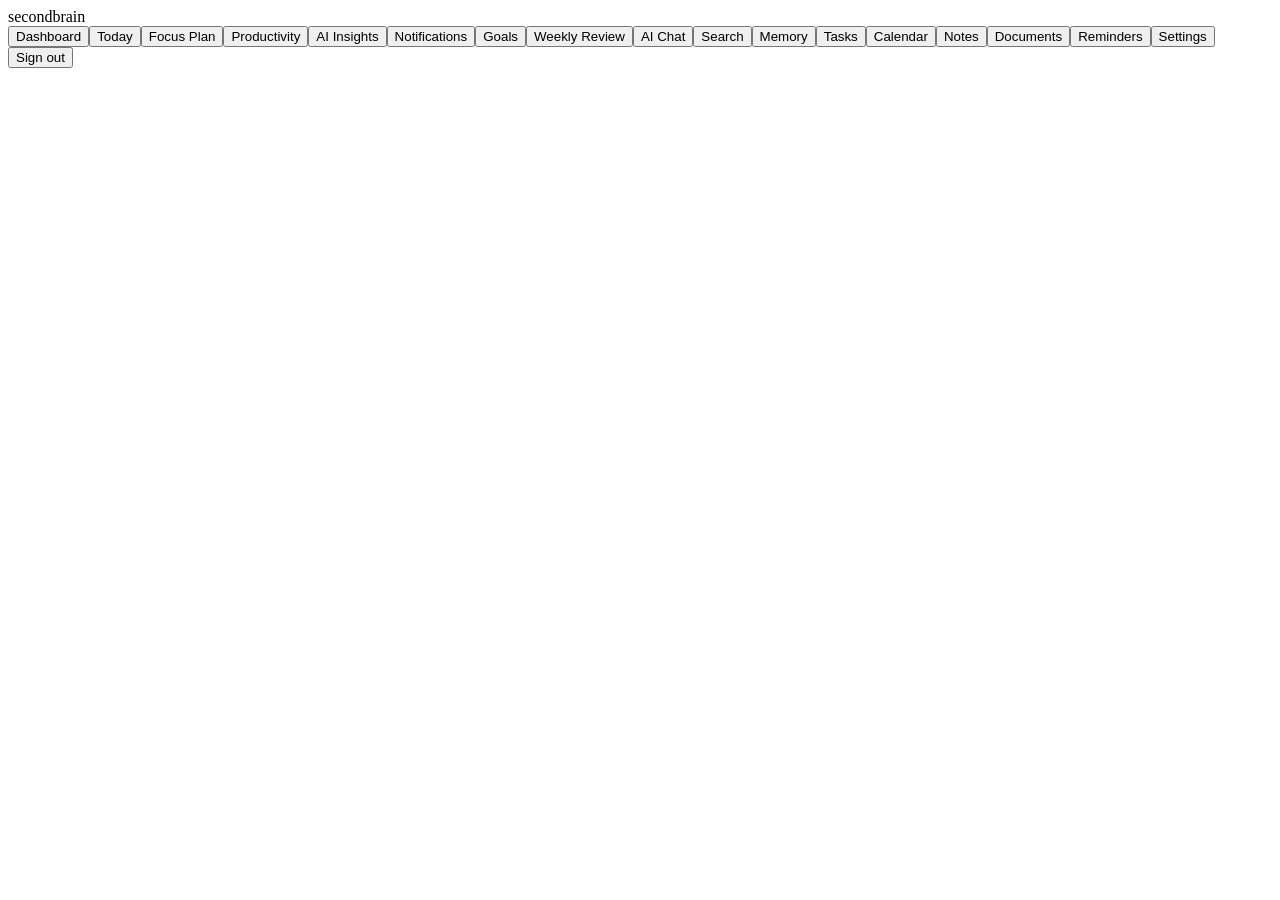
==== public/index.html @ bf38935c "Continue for next phase Implemented Phase 18A Living Interface foundation with atmospheric visual la" ====
<!doctype html><html lang="en"><head><meta charset="utf-8"><meta name="viewport" content="width=device-width,initial-scale=1"><title>secondbrain · Personal AI Assistant</title><script src="/design-system.js"></script><link rel="stylesheet" href="/theme.css"><link rel="stylesheet" href="/chat-v2.css"><link rel="stylesheet" href="/phase17e.css"><link rel="stylesheet" href="/phase17f.css"><link rel="stylesheet" href="/monetization.css"><link rel="stylesheet" href="/business-analytics.css"><link rel="stylesheet" href="/organizations.css"><link rel="stylesheet" href="/platform.css"><link rel="stylesheet" href="/phase18.css"></head><body><div class="shell"><aside class="sidebar"><div class="brand">second<span>brain</span></div><nav class="nav"><button data-section="dashboard">Dashboard</button><button data-section="briefing">Today</button><button data-section="focus">Focus Plan</button><button data-section="stats">Productivity</button><button data-section="insights">AI Insights</button><button data-section="notifications">Notifications</button><button data-section="goals">Goals</button><button data-section="review">Weekly Review</button><button data-section="chat">AI Chat</button><button data-section="search">Search</button><button data-section="memory">Memory</button><button data-section="tasks">Tasks</button><button data-section="calendar">Calendar</button><button data-section="notes">Notes</button><button data-section="documents">Documents</button><button data-section="reminders">Reminders</button><button data-section="settings">Settings</button></nav><button class="logout" onclick="location.href='/login'">Sign out</button></aside><main class="main" id="content"></main></div><script src="/shell.js"></script><script src="/app.js"></script><script src="/chat.js"></script><script src="/briefing.js"></script><script src="/focus.js"></script><script src="/stats.js"></script><script src="/insights.js"></script><script src="/notifications.js"></script><script src="/goals.js"></script><script src="/review.js"></script><script src="/search.js"></script><script src="/memory.js"></script><script src="/calendar.js"></script><script src="/documents.js"></script><script src="/voice.js"></script><script src="/integrations-v2.js"></script><script src="/settings-v2.js"></script><script src="/ui-polish.js"></script><script src="/monetization.js"></script><script src="/business-analytics.js"></script><script src="/organizations.js"></script><script src="/platform.js"></script><script src="/phase18.js"></script></body></html>
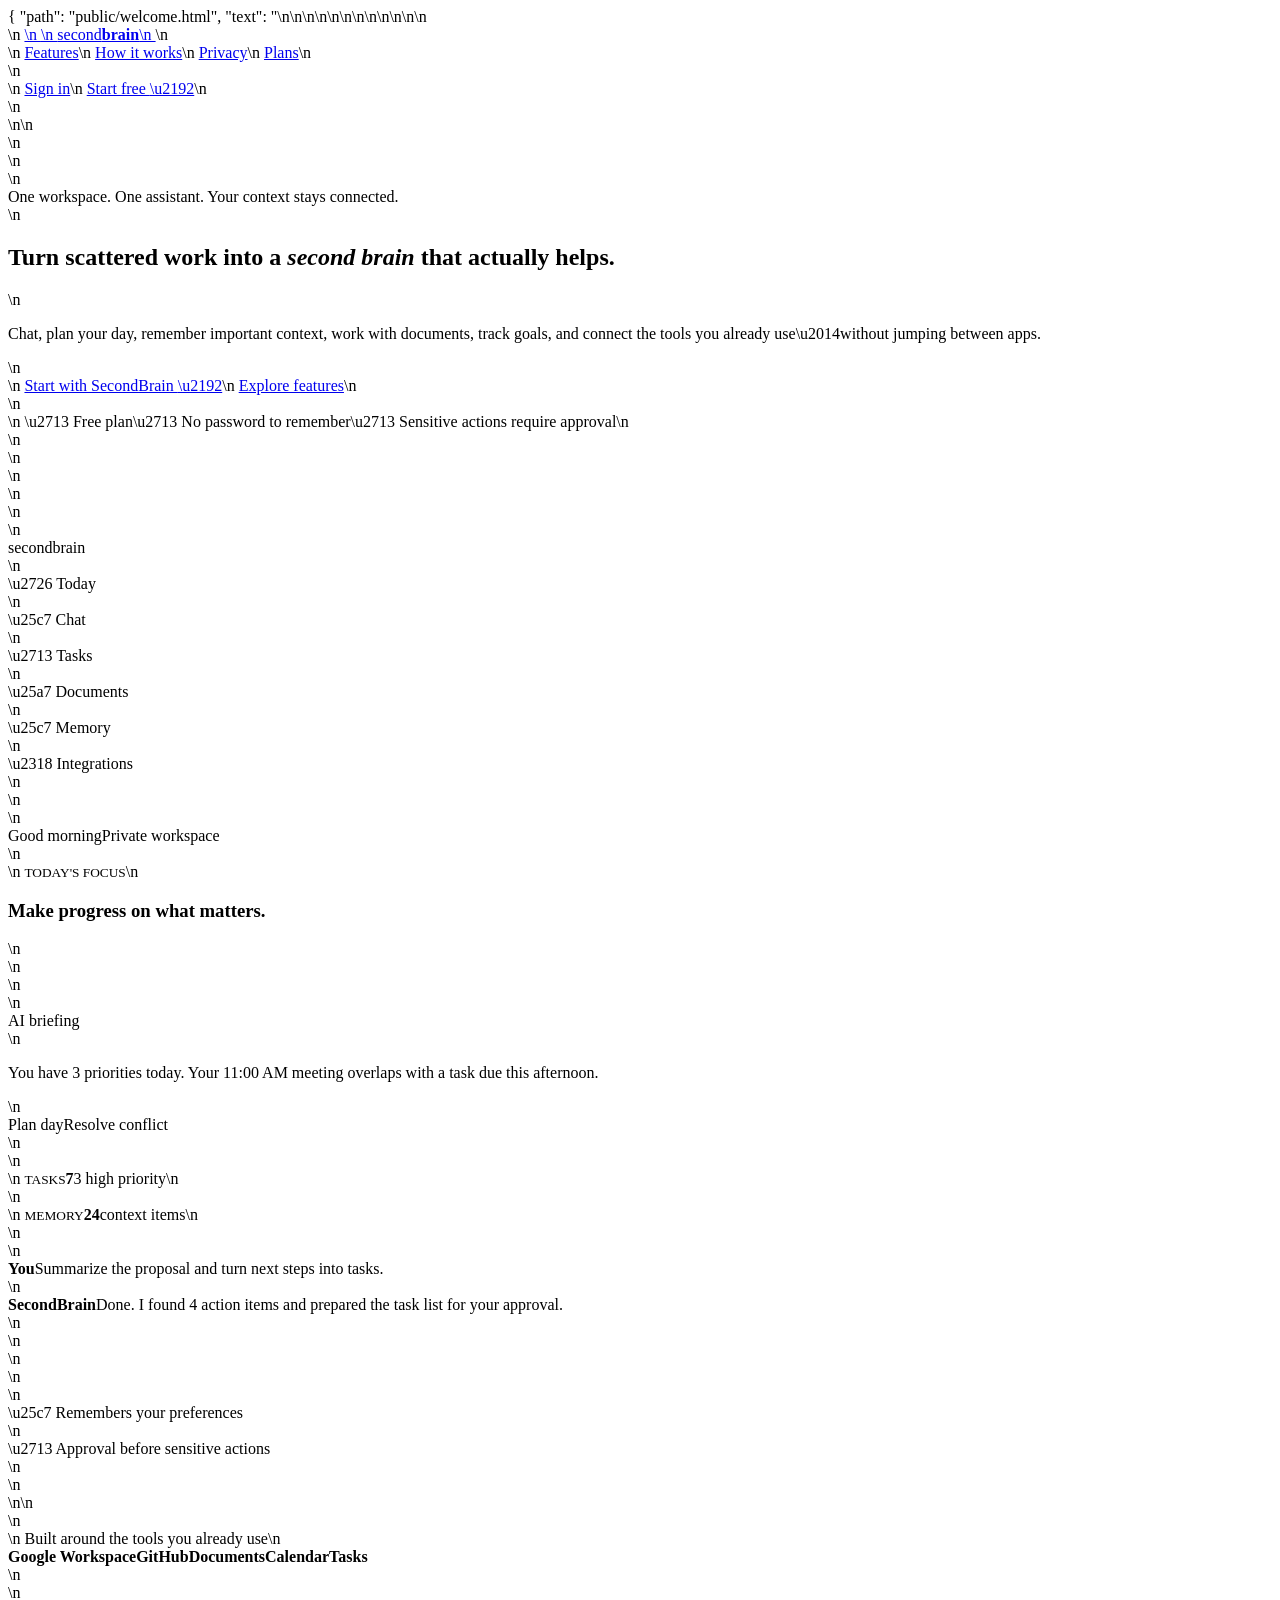
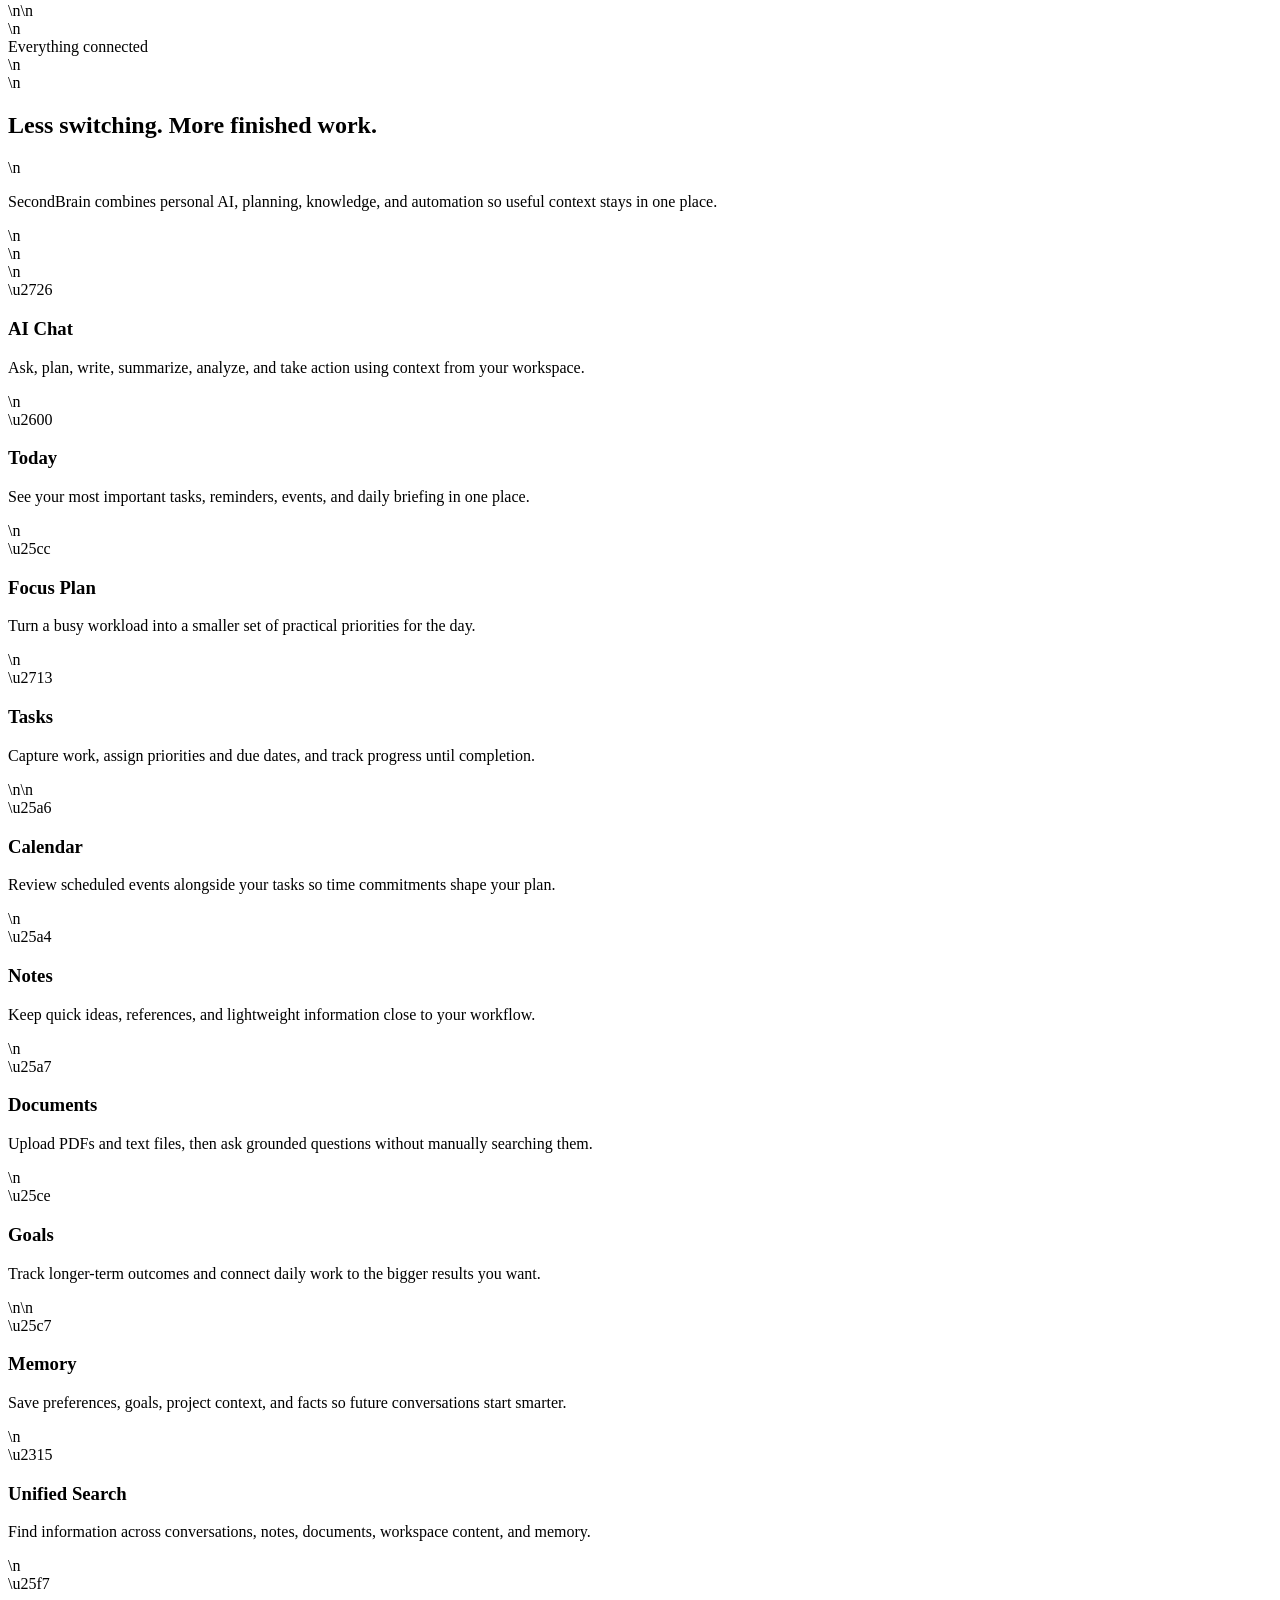
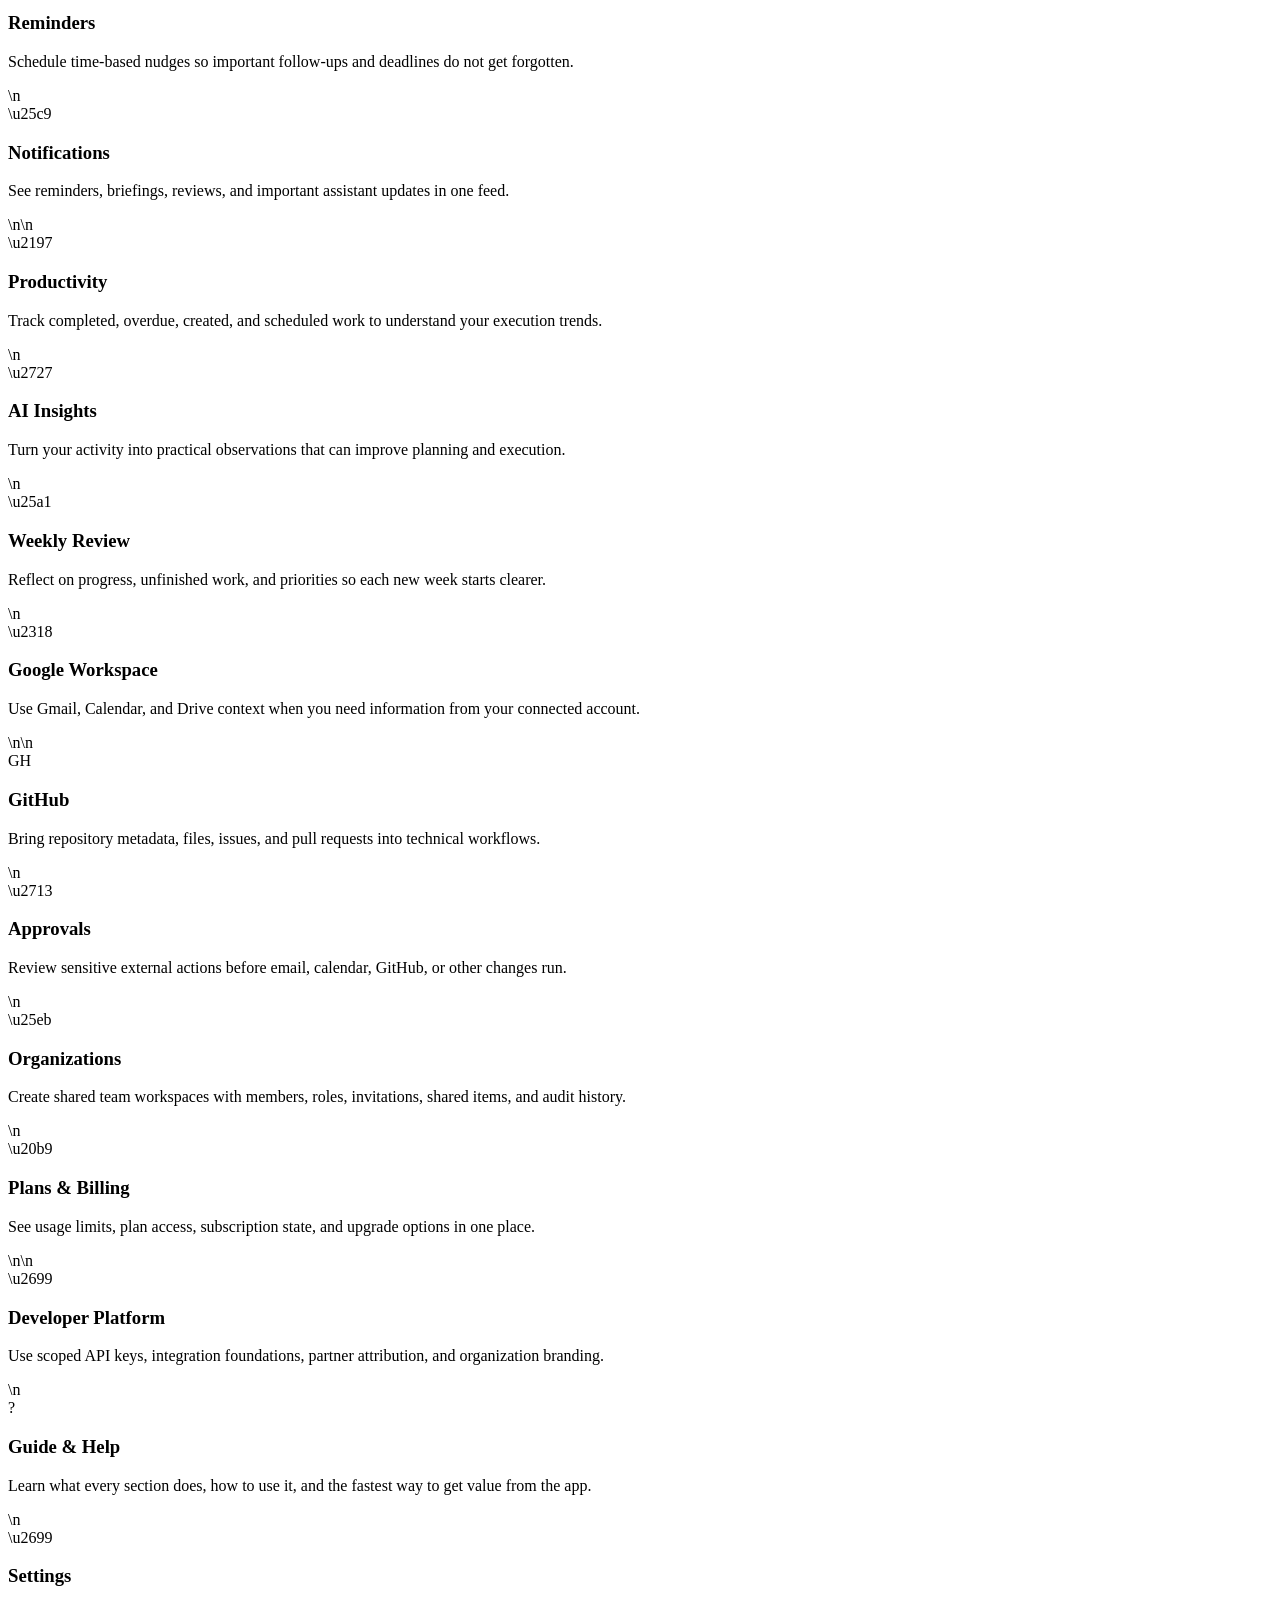
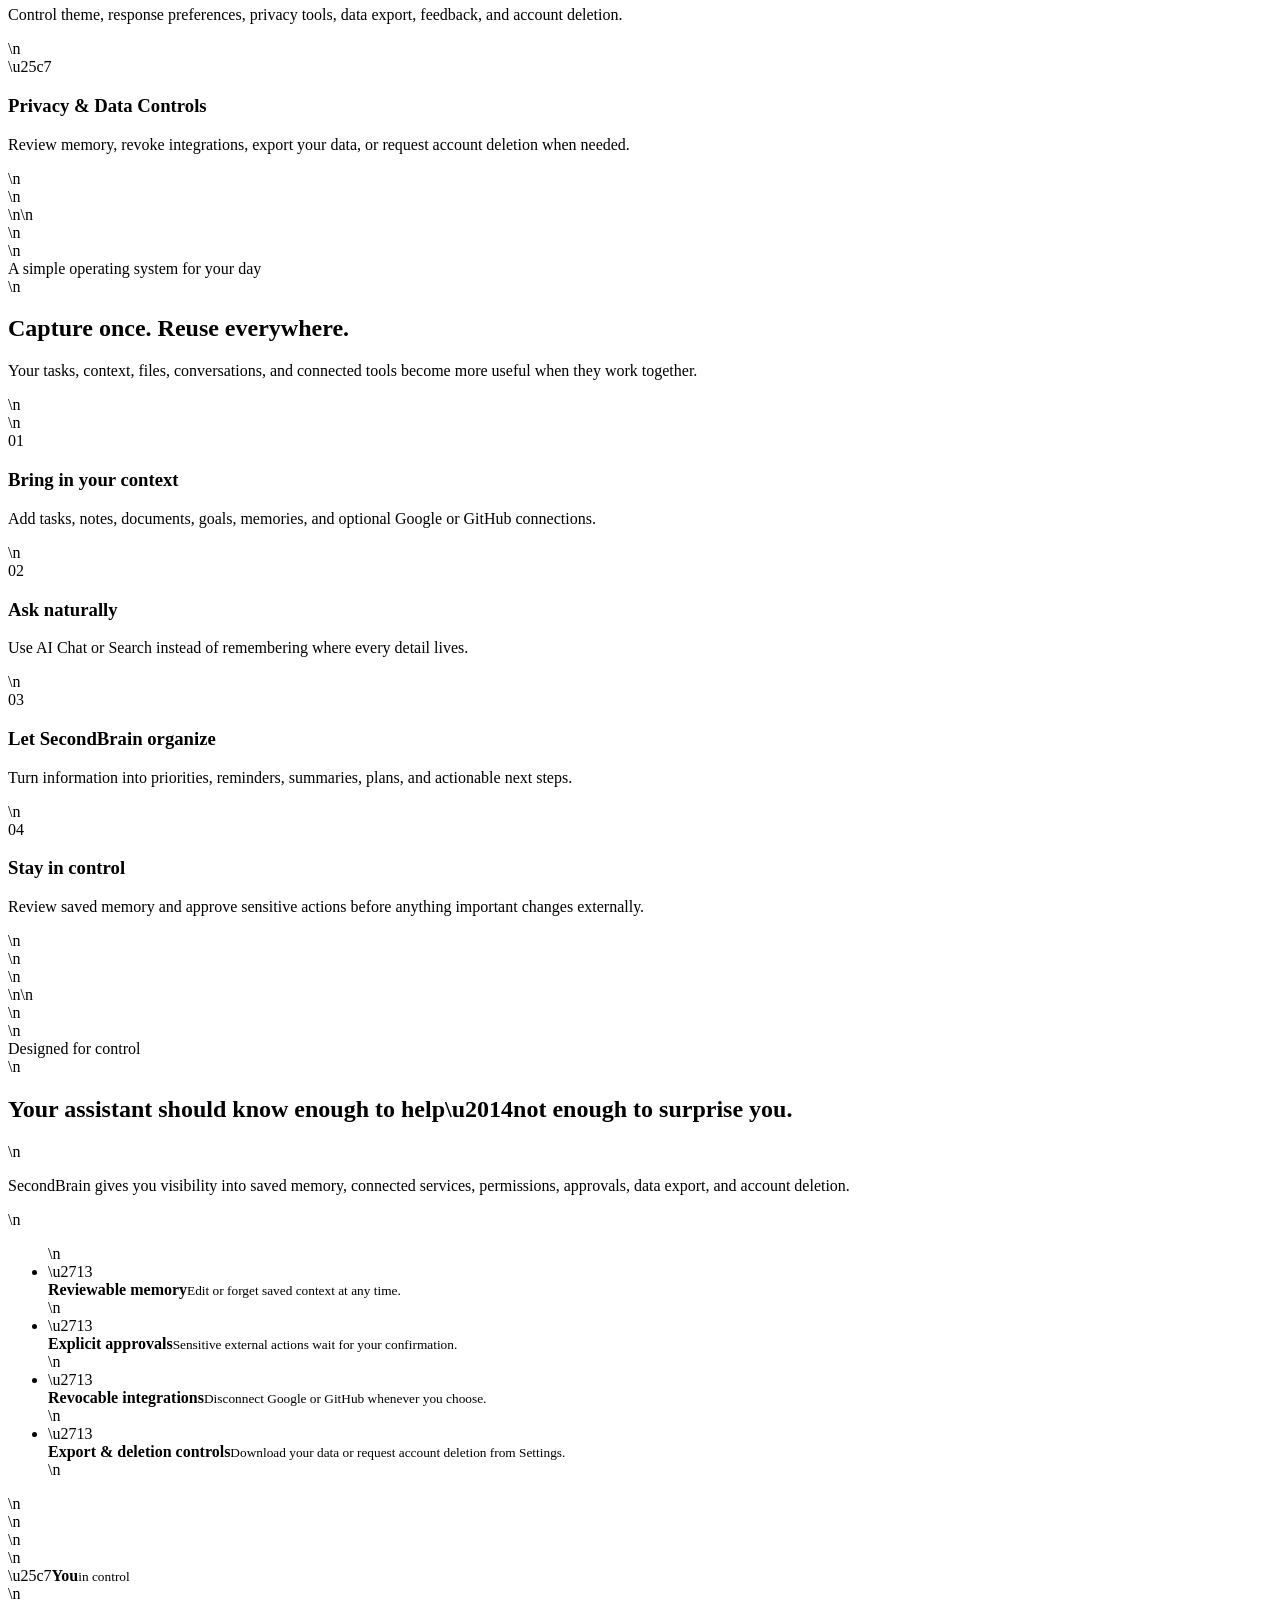
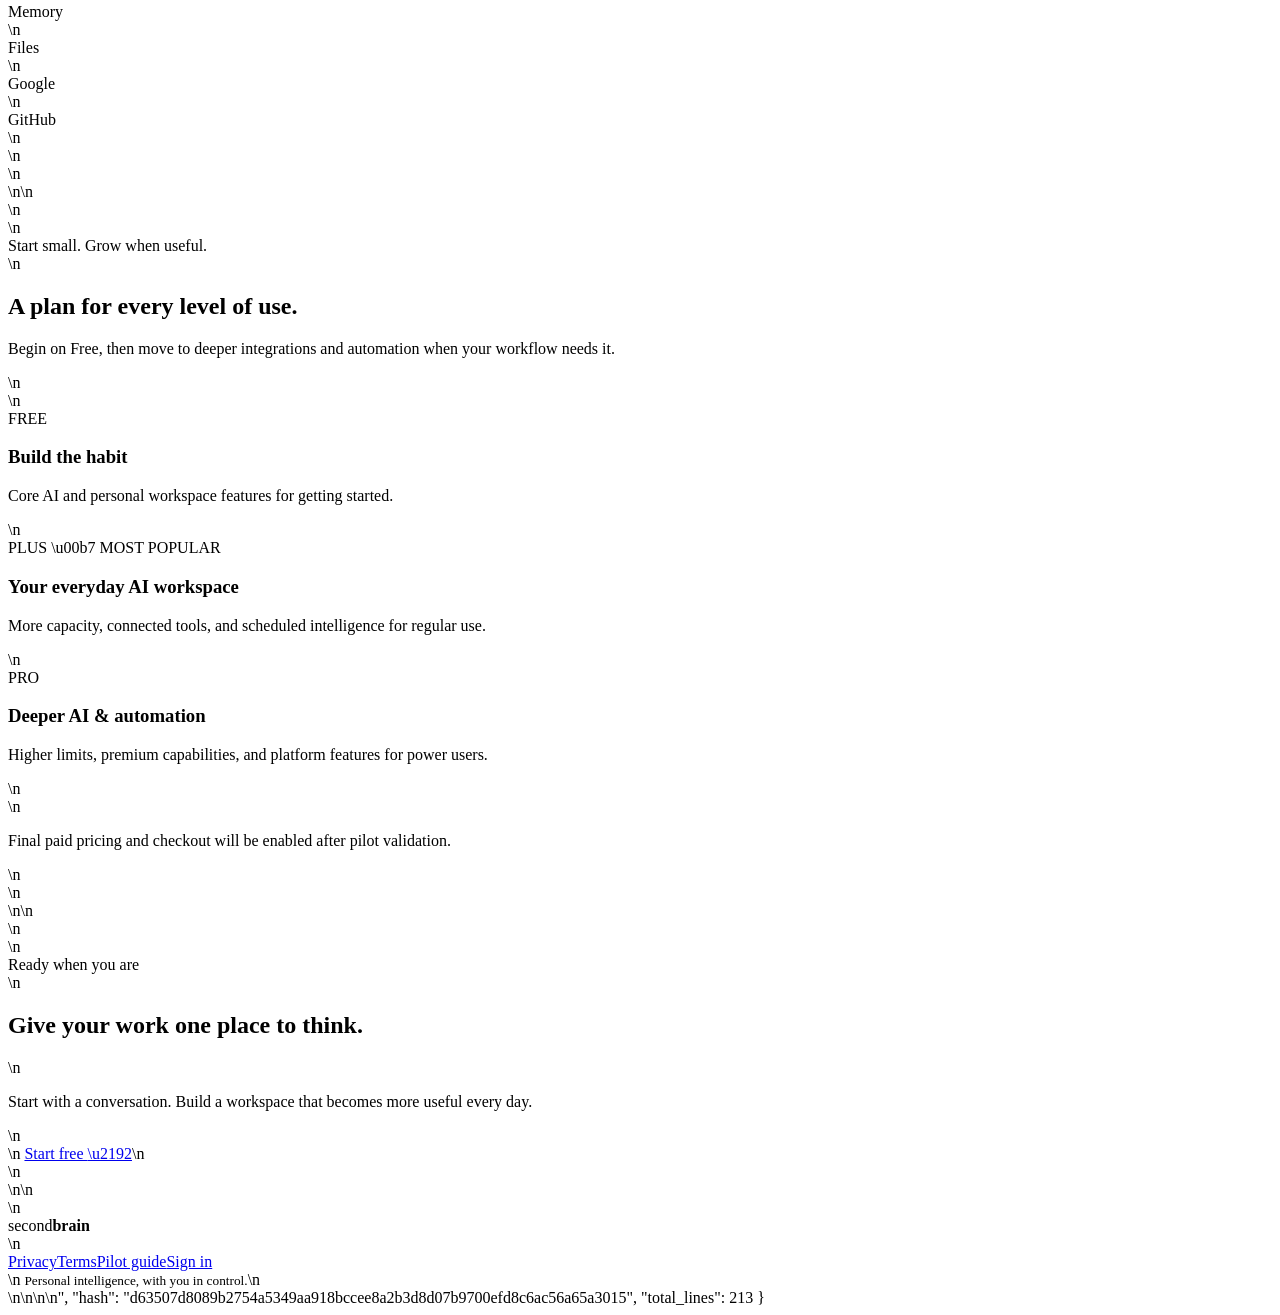
==== commit ca517e54: "Remove remaining administrative options properly, make the landing page appear before normal login/s" ====
--- a/public/index.html
+++ b/public/index.html
@@ -1 +1,6 @@
-<!doctype html><html lang="en"><head><meta charset="utf-8"><meta name="viewport" content="width=device-width,initial-scale=1"><title>secondbrain · Personal AI Assistant</title><script src="/design-system.js"></script><link rel="stylesheet" href="/theme.css"><link rel="stylesheet" href="/chat-v2.css"><link rel="stylesheet" href="/phase17e.css"><link rel="stylesheet" href="/phase17f.css"><link rel="stylesheet" href="/monetization.css"><link rel="stylesheet" href="/business-analytics.css"><link rel="stylesheet" href="/organizations.css"><link rel="stylesheet" href="/platform.css"><link rel="stylesheet" href="/phase18.css"></head><body><div class="shell"><aside class="sidebar"><div class="brand">second<span>brain</span></div><nav class="nav"><button data-section="dashboard">Dashboard</button><button data-section="briefing">Today</button><button data-section="focus">Focus Plan</button><button data-section="stats">Productivity</button><button data-section="insights">AI Insights</button><button data-section="notifications">Notifications</button><button data-section="goals">Goals</button><button data-section="review">Weekly Review</button><button data-section="chat">AI Chat</button><button data-section="search">Search</button><button data-section="memory">Memory</button><button data-section="tasks">Tasks</button><button data-section="calendar">Calendar</button><button data-section="notes">Notes</button><button data-section="documents">Documents</button><button data-section="reminders">Reminders</button><button data-section="settings">Settings</button></nav><button class="logout" onclick="location.href='/login'">Sign out</button></aside><main class="main" id="content"></main></div><script src="/shell.js"></script><script src="/app.js"></script><script src="/chat.js"></script><script src="/briefing.js"></script><script src="/focus.js"></script><script src="/stats.js"></script><script src="/insights.js"></script><script src="/notifications.js"></script><script src="/goals.js"></script><script src="/review.js"></script><script src="/search.js"></script><script src="/memory.js"></script><script src="/calendar.js"></script><script src="/documents.js"></script><script src="/voice.js"></script><script src="/integrations-v2.js"></script><script src="/settings-v2.js"></script><script src="/ui-polish.js"></script><script src="/monetization.js"></script><script src="/business-analytics.js"></script><script src="/organizations.js"></script><script src="/platform.js"></script><script src="/phase18.js"></script></body></html>+{
+    "path": "public/welcome.html",
+    "text": "<!doctype html>\n<html lang=\"en\">\n<head>\n<meta charset=\"utf-8\">\n<meta name=\"viewport\" content=\"width=device-width,initial-scale=1\">\n<meta name=\"description\" content=\"SecondBrain is a personal AI workspace that brings chat, memory, tasks, documents, goals, reminders, integrations and daily planning into one place.\">\n<title>SecondBrain \u00b7 Your personal intelligence workspace</title>\n<script src=\"/design-system.js\"></script>\n<link rel=\"stylesheet\" href=\"/theme.css\">\n<link rel=\"stylesheet\" href=\"/landing.css\">\n</head>\n<body class=\"landing-body\">\n<header class=\"landing-nav\">\n  <a class=\"landing-brand\" href=\"/welcome.html\" aria-label=\"SecondBrain home\">\n    <span class=\"landing-mark\"><i></i></span>\n    <span>second<b>brain</b></span>\n  </a>\n  <nav class=\"landing-links\" aria-label=\"Landing navigation\">\n    <a href=\"#features\">Features</a>\n    <a href=\"#how\">How it works</a>\n    <a href=\"#trust\">Privacy</a>\n    <a href=\"#plans\">Plans</a>\n  </nav>\n  <div class=\"landing-actions\">\n    <a class=\"landing-login\" href=\"/login\">Sign in</a>\n    <a class=\"landing-cta small\" href=\"/login\">Start free <span>\u2192</span></a>\n  </div>\n</header>\n\n<main>\n<section class=\"hero landing-wrap\">\n  <div class=\"hero-copy\">\n    <div class=\"hero-badge\"><span></span> One workspace. One assistant. Your context stays connected.</div>\n    <h1>Turn scattered work into a <em>second brain</em> that actually helps.</h1>\n    <p class=\"hero-lead\">Chat, plan your day, remember important context, work with documents, track goals, and connect the tools you already use\u2014without jumping between apps.</p>\n    <div class=\"hero-actions\">\n      <a class=\"landing-cta\" href=\"/login\">Start with SecondBrain <span>\u2192</span></a>\n      <a class=\"landing-secondary\" href=\"#features\">Explore features</a>\n    </div>\n    <div class=\"hero-proof\">\n      <span>\u2713 Free plan</span><span>\u2713 No password to remember</span><span>\u2713 Sensitive actions require approval</span>\n    </div>\n  </div>\n  <div class=\"hero-visual\" aria-label=\"SecondBrain product preview\">\n    <div class=\"hero-glow\"></div>\n    <div class=\"app-preview\">\n      <div class=\"preview-sidebar\">\n        <div class=\"preview-logo\"><span></span> secondbrain</div>\n        <div class=\"preview-nav active\">\u2726 Today</div>\n        <div class=\"preview-nav\">\u25c7 Chat</div>\n        <div class=\"preview-nav\">\u2713 Tasks</div>\n        <div class=\"preview-nav\">\u25a7 Documents</div>\n        <div class=\"preview-nav\">\u25c7 Memory</div>\n        <div class=\"preview-nav\">\u2318 Integrations</div>\n      </div>\n      <div class=\"preview-main\">\n        <div class=\"preview-top\"><span>Good morning</span><span class=\"preview-pill\">Private workspace</span></div>\n        <div class=\"preview-head\">\n          <small>TODAY'S FOCUS</small>\n          <h3>Make progress on what matters.</h3>\n        </div>\n        <div class=\"preview-cards\">\n          <div class=\"preview-card large\">\n            <div class=\"preview-card-title\"><span class=\"pulse-dot\"></span> AI briefing</div>\n            <p>You have 3 priorities today. Your 11:00 AM meeting overlaps with a task due this afternoon.</p>\n            <div class=\"preview-tags\"><span>Plan day</span><span>Resolve conflict</span></div>\n          </div>\n          <div class=\"preview-card\">\n            <small>TASKS</small><strong>7</strong><span>3 high priority</span>\n          </div>\n          <div class=\"preview-card\">\n            <small>MEMORY</small><strong>24</strong><span>context items</span>\n          </div>\n          <div class=\"preview-card wide\">\n            <div class=\"mini-chat\"><b>You</b><span>Summarize the proposal and turn next steps into tasks.</span></div>\n            <div class=\"mini-chat assistant\"><b>SecondBrain</b><span>Done. I found 4 action items and prepared the task list for your approval.</span></div>\n          </div>\n        </div>\n      </div>\n    </div>\n    <div class=\"floating-chip chip-one\">\u25c7 Remembers your preferences</div>\n    <div class=\"floating-chip chip-two\">\u2713 Approval before sensitive actions</div>\n  </div>\n</section>\n\n<section class=\"logo-strip\">\n  <div class=\"landing-wrap logo-strip-inner\">\n    <span>Built around the tools you already use</span>\n    <div><b>Google Workspace</b><b>GitHub</b><b>Documents</b><b>Calendar</b><b>Tasks</b></div>\n  </div>\n</section>\n\n<section id=\"features\" class=\"landing-section landing-wrap\">\n  <div class=\"section-kicker\">Everything connected</div>\n  <div class=\"section-title-row\">\n    <h2>Less switching. More finished work.</h2>\n    <p>SecondBrain combines personal AI, planning, knowledge, and automation so useful context stays in one place.</p>\n  </div>\n  <div class=\"feature-grid\">\n    <article class=\"feature-card featured\"><span class=\"feature-icon\">\u2726</span><h3>AI Chat</h3><p>Ask, plan, write, summarize, analyze, and take action using context from your workspace.</p></article>\n    <article class=\"feature-card\"><span class=\"feature-icon\">\u2600</span><h3>Today</h3><p>See your most important tasks, reminders, events, and daily briefing in one place.</p></article>\n    <article class=\"feature-card\"><span class=\"feature-icon\">\u25cc</span><h3>Focus Plan</h3><p>Turn a busy workload into a smaller set of practical priorities for the day.</p></article>\n    <article class=\"feature-card\"><span class=\"feature-icon\">\u2713</span><h3>Tasks</h3><p>Capture work, assign priorities and due dates, and track progress until completion.</p></article>\n\n    <article class=\"feature-card\"><span class=\"feature-icon\">\u25a6</span><h3>Calendar</h3><p>Review scheduled events alongside your tasks so time commitments shape your plan.</p></article>\n    <article class=\"feature-card\"><span class=\"feature-icon\">\u25a4</span><h3>Notes</h3><p>Keep quick ideas, references, and lightweight information close to your workflow.</p></article>\n    <article class=\"feature-card\"><span class=\"feature-icon\">\u25a7</span><h3>Documents</h3><p>Upload PDFs and text files, then ask grounded questions without manually searching them.</p></article>\n    <article class=\"feature-card\"><span class=\"feature-icon\">\u25ce</span><h3>Goals</h3><p>Track longer-term outcomes and connect daily work to the bigger results you want.</p></article>\n\n    <article class=\"feature-card\"><span class=\"feature-icon\">\u25c7</span><h3>Memory</h3><p>Save preferences, goals, project context, and facts so future conversations start smarter.</p></article>\n    <article class=\"feature-card\"><span class=\"feature-icon\">\u2315</span><h3>Unified Search</h3><p>Find information across conversations, notes, documents, workspace content, and memory.</p></article>\n    <article class=\"feature-card\"><span class=\"feature-icon\">\u25f7</span><h3>Reminders</h3><p>Schedule time-based nudges so important follow-ups and deadlines do not get forgotten.</p></article>\n    <article class=\"feature-card\"><span class=\"feature-icon\">\u25c9</span><h3>Notifications</h3><p>See reminders, briefings, reviews, and important assistant updates in one feed.</p></article>\n\n    <article class=\"feature-card\"><span class=\"feature-icon\">\u2197</span><h3>Productivity</h3><p>Track completed, overdue, created, and scheduled work to understand your execution trends.</p></article>\n    <article class=\"feature-card\"><span class=\"feature-icon\">\u2727</span><h3>AI Insights</h3><p>Turn your activity into practical observations that can improve planning and execution.</p></article>\n    <article class=\"feature-card\"><span class=\"feature-icon\">\u25a1</span><h3>Weekly Review</h3><p>Reflect on progress, unfinished work, and priorities so each new week starts clearer.</p></article>\n    <article class=\"feature-card\"><span class=\"feature-icon\">\u2318</span><h3>Google Workspace</h3><p>Use Gmail, Calendar, and Drive context when you need information from your connected account.</p></article>\n\n    <article class=\"feature-card\"><span class=\"feature-icon\">GH</span><h3>GitHub</h3><p>Bring repository metadata, files, issues, and pull requests into technical workflows.</p></article>\n    <article class=\"feature-card\"><span class=\"feature-icon\">\u2713</span><h3>Approvals</h3><p>Review sensitive external actions before email, calendar, GitHub, or other changes run.</p></article>\n    <article class=\"feature-card\"><span class=\"feature-icon\">\u25eb</span><h3>Organizations</h3><p>Create shared team workspaces with members, roles, invitations, shared items, and audit history.</p></article>\n    <article class=\"feature-card\"><span class=\"feature-icon\">\u20b9</span><h3>Plans & Billing</h3><p>See usage limits, plan access, subscription state, and upgrade options in one place.</p></article>\n\n    <article class=\"feature-card\"><span class=\"feature-icon\">\u2699</span><h3>Developer Platform</h3><p>Use scoped API keys, integration foundations, partner attribution, and organization branding.</p></article>\n    <article class=\"feature-card\"><span class=\"feature-icon\">?</span><h3>Guide & Help</h3><p>Learn what every section does, how to use it, and the fastest way to get value from the app.</p></article>\n    <article class=\"feature-card\"><span class=\"feature-icon\">\u2699</span><h3>Settings</h3><p>Control theme, response preferences, privacy tools, data export, feedback, and account deletion.</p></article>\n    <article class=\"feature-card\"><span class=\"feature-icon\">\u25c7</span><h3>Privacy & Data Controls</h3><p>Review memory, revoke integrations, export your data, or request account deletion when needed.</p></article>\n  </div>\n</section>\n\n<section id=\"how\" class=\"landing-section soft-section\">\n  <div class=\"landing-wrap\">\n    <div class=\"section-kicker\">A simple operating system for your day</div>\n    <div class=\"section-title-row\"><h2>Capture once. Reuse everywhere.</h2><p>Your tasks, context, files, conversations, and connected tools become more useful when they work together.</p></div>\n    <div class=\"steps-grid\">\n      <article><span>01</span><h3>Bring in your context</h3><p>Add tasks, notes, documents, goals, memories, and optional Google or GitHub connections.</p></article>\n      <article><span>02</span><h3>Ask naturally</h3><p>Use AI Chat or Search instead of remembering where every detail lives.</p></article>\n      <article><span>03</span><h3>Let SecondBrain organize</h3><p>Turn information into priorities, reminders, summaries, plans, and actionable next steps.</p></article>\n      <article><span>04</span><h3>Stay in control</h3><p>Review saved memory and approve sensitive actions before anything important changes externally.</p></article>\n    </div>\n  </div>\n</section>\n\n<section id=\"trust\" class=\"landing-section landing-wrap trust-section\">\n  <div class=\"trust-copy\">\n    <div class=\"section-kicker\">Designed for control</div>\n    <h2>Your assistant should know enough to help\u2014not enough to surprise you.</h2>\n    <p>SecondBrain gives you visibility into saved memory, connected services, permissions, approvals, data export, and account deletion.</p>\n    <ul>\n      <li><span>\u2713</span><div><b>Reviewable memory</b><small>Edit or forget saved context at any time.</small></div></li>\n      <li><span>\u2713</span><div><b>Explicit approvals</b><small>Sensitive external actions wait for your confirmation.</small></div></li>\n      <li><span>\u2713</span><div><b>Revocable integrations</b><small>Disconnect Google or GitHub whenever you choose.</small></div></li>\n      <li><span>\u2713</span><div><b>Export & deletion controls</b><small>Download your data or request account deletion from Settings.</small></div></li>\n    </ul>\n  </div>\n  <div class=\"trust-panel\">\n    <div class=\"trust-ring\">\n      <div class=\"trust-core\"><span>\u25c7</span><b>You</b><small>in control</small></div>\n      <div class=\"orbit o1\"><span>Memory</span></div>\n      <div class=\"orbit o2\"><span>Files</span></div>\n      <div class=\"orbit o3\"><span>Google</span></div>\n      <div class=\"orbit o4\"><span>GitHub</span></div>\n    </div>\n  </div>\n</section>\n\n<section id=\"plans\" class=\"landing-section soft-section\">\n  <div class=\"landing-wrap\">\n    <div class=\"section-kicker\">Start small. Grow when useful.</div>\n    <div class=\"section-title-row\"><h2>A plan for every level of use.</h2><p>Begin on Free, then move to deeper integrations and automation when your workflow needs it.</p></div>\n    <div class=\"landing-plans\">\n      <article><span>FREE</span><h3>Build the habit</h3><p>Core AI and personal workspace features for getting started.</p></article>\n      <article class=\"recommended\"><span>PLUS \u00b7 MOST POPULAR</span><h3>Your everyday AI workspace</h3><p>More capacity, connected tools, and scheduled intelligence for regular use.</p></article>\n      <article><span>PRO</span><h3>Deeper AI & automation</h3><p>Higher limits, premium capabilities, and platform features for power users.</p></article>\n    </div>\n    <p class=\"plan-note\">Final paid pricing and checkout will be enabled after pilot validation.</p>\n  </div>\n</section>\n\n<section class=\"final-cta landing-wrap\">\n  <div>\n    <div class=\"section-kicker\">Ready when you are</div>\n    <h2>Give your work one place to think.</h2>\n    <p>Start with a conversation. Build a workspace that becomes more useful every day.</p>\n  </div>\n  <a class=\"landing-cta light\" href=\"/login\">Start free <span>\u2192</span></a>\n</section>\n</main>\n\n<footer class=\"landing-footer landing-wrap\">\n  <div class=\"landing-brand\"><span class=\"landing-mark\"><i></i></span><span>second<b>brain</b></span></div>\n  <div><a href=\"/privacy.html\">Privacy</a><a href=\"/terms.html\">Terms</a><a href=\"/pilot-guide.html\">Pilot guide</a><a href=\"/login\">Sign in</a></div>\n  <small>Personal intelligence, with you in control.</small>\n</footer>\n\n<script>\n(async function(){\n try{\n  const params=new URLSearchParams(location.search),next=params.get('next');\n  document.querySelectorAll('a[href=\"/login\"]').forEach(a=>{const dest=next&&next.charAt(0)==='/'&&next.indexOf('//')!==0?next:'/app.html';a.href='/login?from=landing&next='+encodeURIComponent(dest)});\n  const A=window.hatchable&&window.hatchable.auth;\n  if(A&&A.getSession){\n   const s=await A.getSession();\n   if(s&&s.user){\n    document.querySelectorAll('a[href^=\"/login\"]').forEach(a=>{a.href=next&&next.charAt(0)==='/'&&next.indexOf('//')!==0?next:'/app.html';if(a.textContent.trim()==='Sign in')a.textContent='Open app'});\n   }\n  }\n }catch{}\n})();\n</script>\n</body>\n</html>",
+    "hash": "d63507d8089b2754a5349aa918bccee8a2b3d8d07b9700efd8c6ac56a65a3015",
+    "total_lines": 213
+}
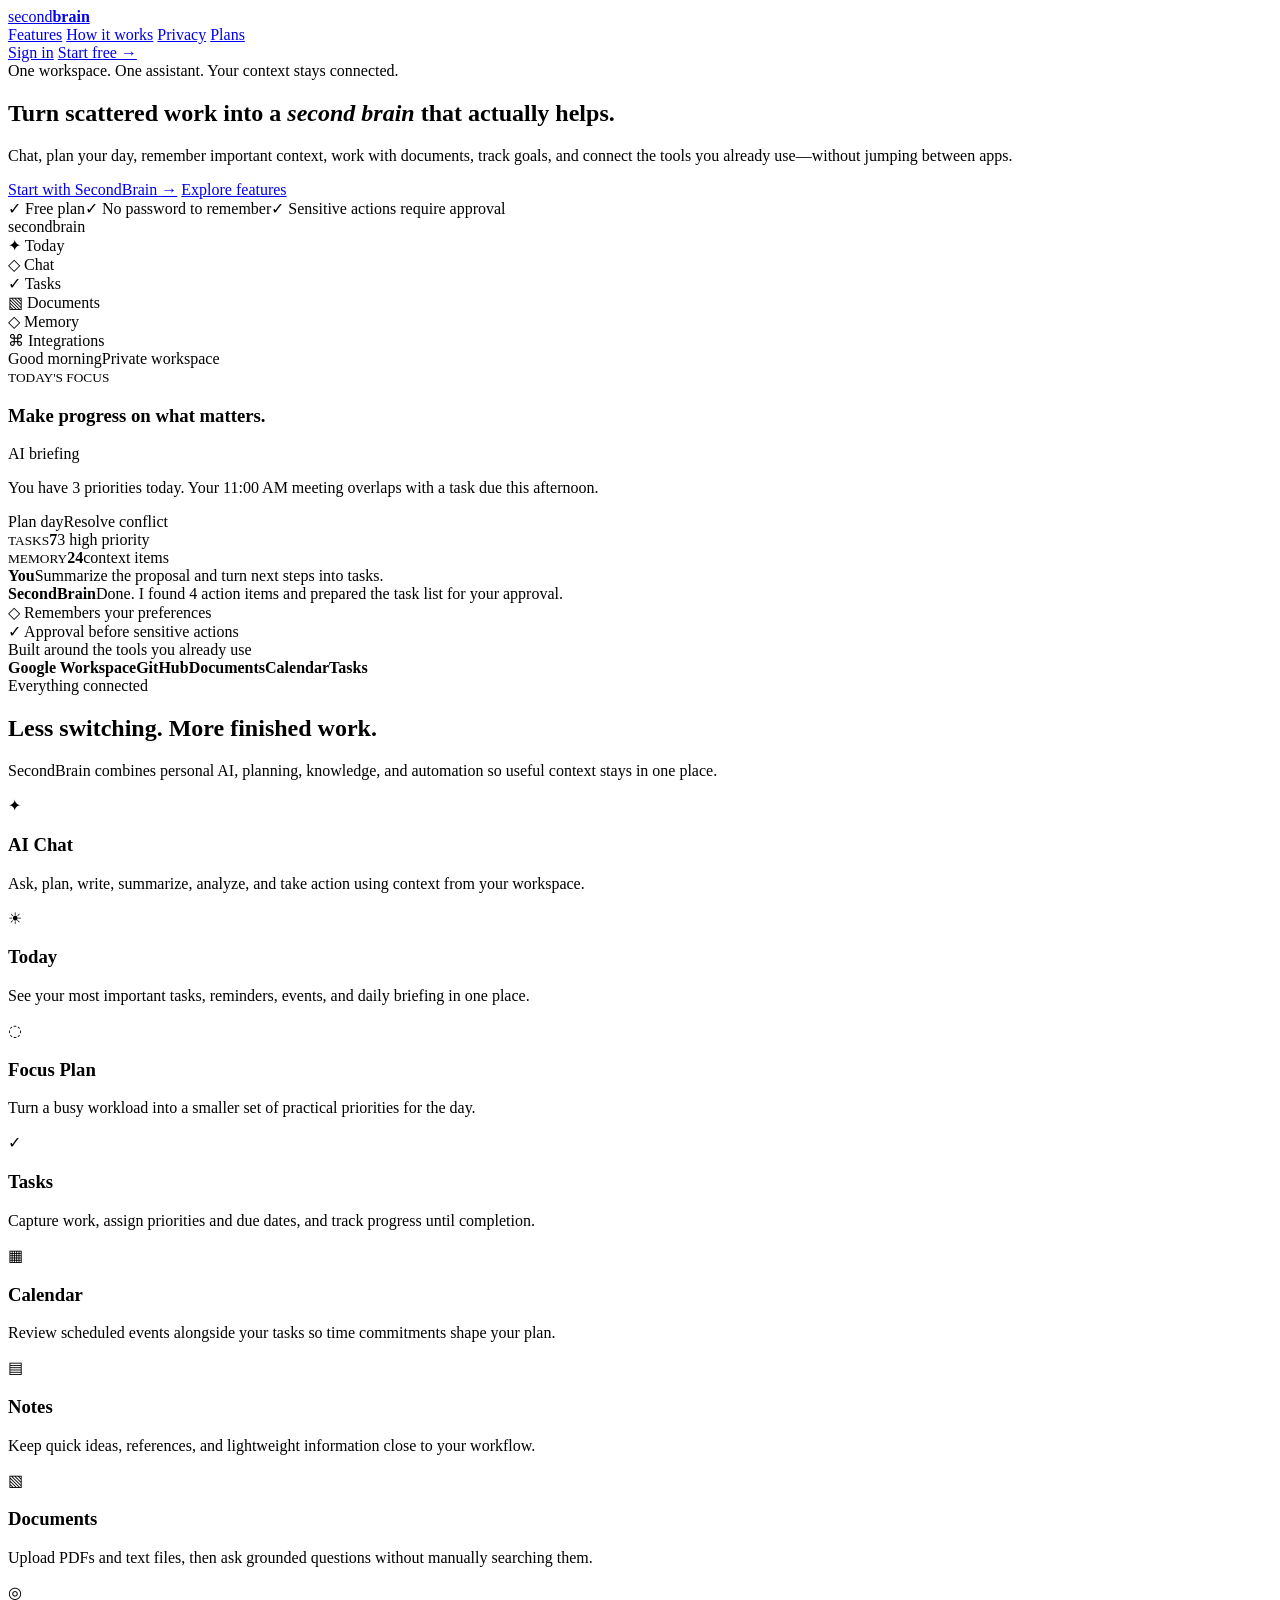
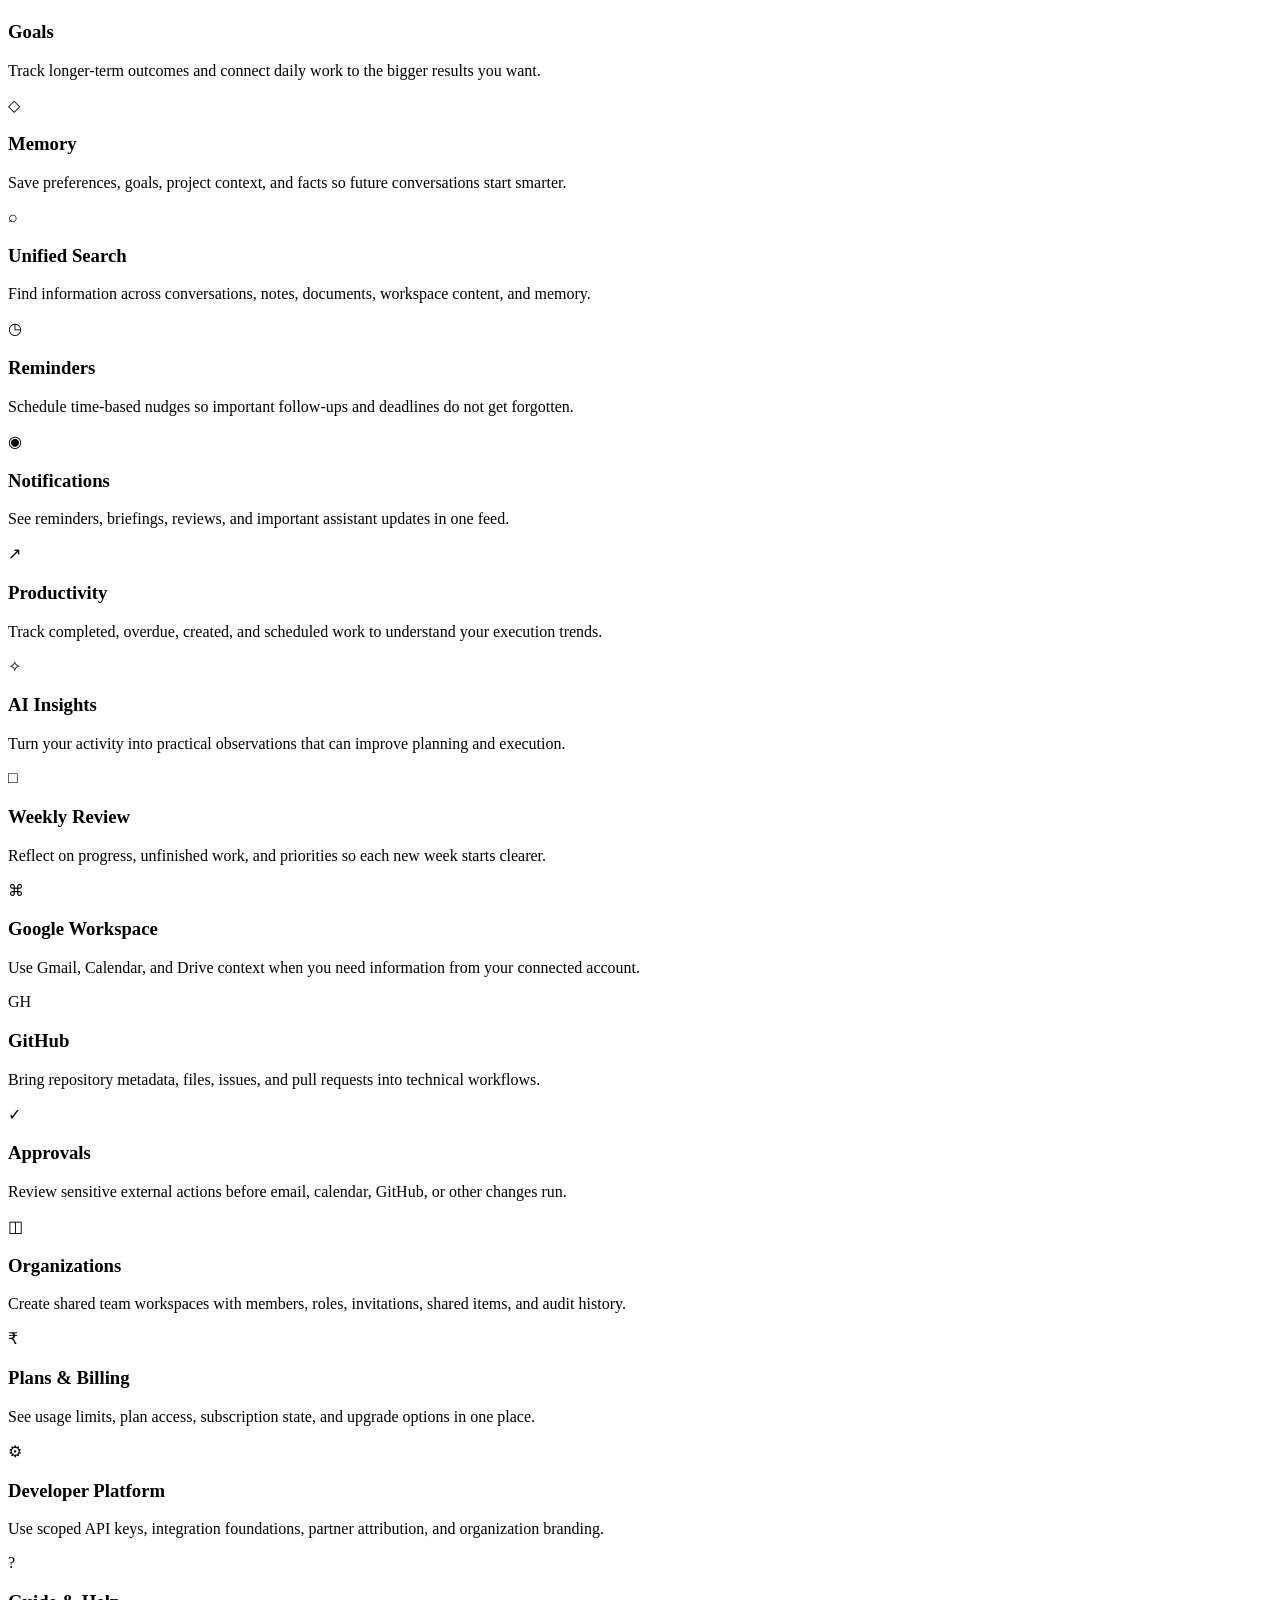
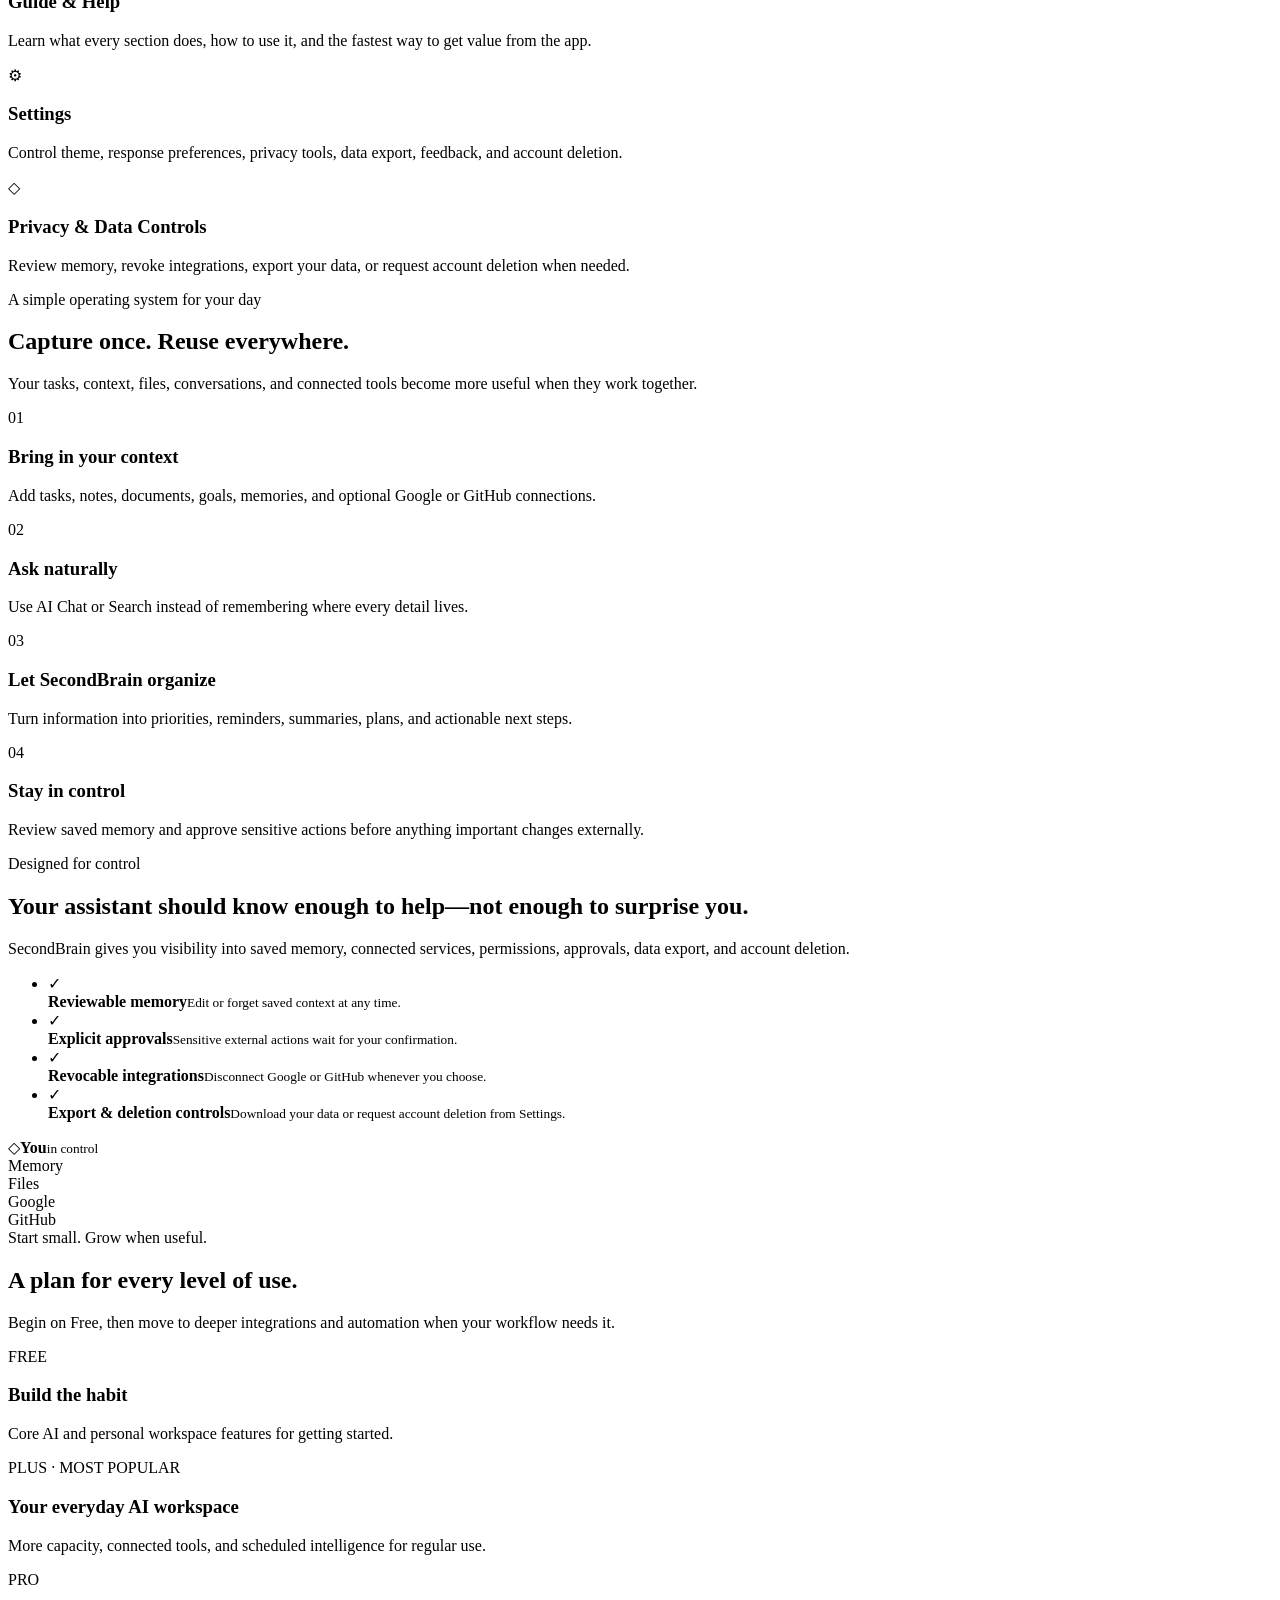
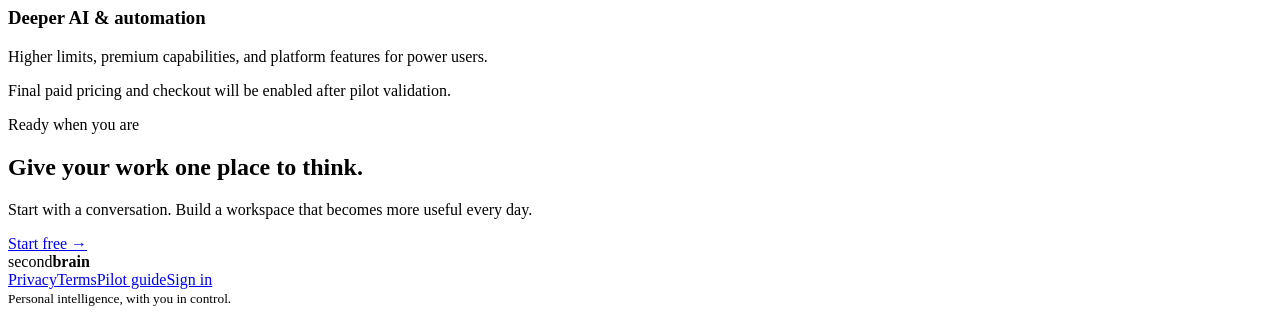
==== commit a84ba3d0: "Remove administrative options properly, make the landing page visible before normal login/signup, an" ====
--- a/public/index.html
+++ b/public/index.html
@@ -1,6 +1,213 @@
-{
-    "path": "public/welcome.html",
-    "text": "<!doctype html>\n<html lang=\"en\">\n<head>\n<meta charset=\"utf-8\">\n<meta name=\"viewport\" content=\"width=device-width,initial-scale=1\">\n<meta name=\"description\" content=\"SecondBrain is a personal AI workspace that brings chat, memory, tasks, documents, goals, reminders, integrations and daily planning into one place.\">\n<title>SecondBrain \u00b7 Your personal intelligence workspace</title>\n<script src=\"/design-system.js\"></script>\n<link rel=\"stylesheet\" href=\"/theme.css\">\n<link rel=\"stylesheet\" href=\"/landing.css\">\n</head>\n<body class=\"landing-body\">\n<header class=\"landing-nav\">\n  <a class=\"landing-brand\" href=\"/welcome.html\" aria-label=\"SecondBrain home\">\n    <span class=\"landing-mark\"><i></i></span>\n    <span>second<b>brain</b></span>\n  </a>\n  <nav class=\"landing-links\" aria-label=\"Landing navigation\">\n    <a href=\"#features\">Features</a>\n    <a href=\"#how\">How it works</a>\n    <a href=\"#trust\">Privacy</a>\n    <a href=\"#plans\">Plans</a>\n  </nav>\n  <div class=\"landing-actions\">\n    <a class=\"landing-login\" href=\"/login\">Sign in</a>\n    <a class=\"landing-cta small\" href=\"/login\">Start free <span>\u2192</span></a>\n  </div>\n</header>\n\n<main>\n<section class=\"hero landing-wrap\">\n  <div class=\"hero-copy\">\n    <div class=\"hero-badge\"><span></span> One workspace. One assistant. Your context stays connected.</div>\n    <h1>Turn scattered work into a <em>second brain</em> that actually helps.</h1>\n    <p class=\"hero-lead\">Chat, plan your day, remember important context, work with documents, track goals, and connect the tools you already use\u2014without jumping between apps.</p>\n    <div class=\"hero-actions\">\n      <a class=\"landing-cta\" href=\"/login\">Start with SecondBrain <span>\u2192</span></a>\n      <a class=\"landing-secondary\" href=\"#features\">Explore features</a>\n    </div>\n    <div class=\"hero-proof\">\n      <span>\u2713 Free plan</span><span>\u2713 No password to remember</span><span>\u2713 Sensitive actions require approval</span>\n    </div>\n  </div>\n  <div class=\"hero-visual\" aria-label=\"SecondBrain product preview\">\n    <div class=\"hero-glow\"></div>\n    <div class=\"app-preview\">\n      <div class=\"preview-sidebar\">\n        <div class=\"preview-logo\"><span></span> secondbrain</div>\n        <div class=\"preview-nav active\">\u2726 Today</div>\n        <div class=\"preview-nav\">\u25c7 Chat</div>\n        <div class=\"preview-nav\">\u2713 Tasks</div>\n        <div class=\"preview-nav\">\u25a7 Documents</div>\n        <div class=\"preview-nav\">\u25c7 Memory</div>\n        <div class=\"preview-nav\">\u2318 Integrations</div>\n      </div>\n      <div class=\"preview-main\">\n        <div class=\"preview-top\"><span>Good morning</span><span class=\"preview-pill\">Private workspace</span></div>\n        <div class=\"preview-head\">\n          <small>TODAY'S FOCUS</small>\n          <h3>Make progress on what matters.</h3>\n        </div>\n        <div class=\"preview-cards\">\n          <div class=\"preview-card large\">\n            <div class=\"preview-card-title\"><span class=\"pulse-dot\"></span> AI briefing</div>\n            <p>You have 3 priorities today. Your 11:00 AM meeting overlaps with a task due this afternoon.</p>\n            <div class=\"preview-tags\"><span>Plan day</span><span>Resolve conflict</span></div>\n          </div>\n          <div class=\"preview-card\">\n            <small>TASKS</small><strong>7</strong><span>3 high priority</span>\n          </div>\n          <div class=\"preview-card\">\n            <small>MEMORY</small><strong>24</strong><span>context items</span>\n          </div>\n          <div class=\"preview-card wide\">\n            <div class=\"mini-chat\"><b>You</b><span>Summarize the proposal and turn next steps into tasks.</span></div>\n            <div class=\"mini-chat assistant\"><b>SecondBrain</b><span>Done. I found 4 action items and prepared the task list for your approval.</span></div>\n          </div>\n        </div>\n      </div>\n    </div>\n    <div class=\"floating-chip chip-one\">\u25c7 Remembers your preferences</div>\n    <div class=\"floating-chip chip-two\">\u2713 Approval before sensitive actions</div>\n  </div>\n</section>\n\n<section class=\"logo-strip\">\n  <div class=\"landing-wrap logo-strip-inner\">\n    <span>Built around the tools you already use</span>\n    <div><b>Google Workspace</b><b>GitHub</b><b>Documents</b><b>Calendar</b><b>Tasks</b></div>\n  </div>\n</section>\n\n<section id=\"features\" class=\"landing-section landing-wrap\">\n  <div class=\"section-kicker\">Everything connected</div>\n  <div class=\"section-title-row\">\n    <h2>Less switching. More finished work.</h2>\n    <p>SecondBrain combines personal AI, planning, knowledge, and automation so useful context stays in one place.</p>\n  </div>\n  <div class=\"feature-grid\">\n    <article class=\"feature-card featured\"><span class=\"feature-icon\">\u2726</span><h3>AI Chat</h3><p>Ask, plan, write, summarize, analyze, and take action using context from your workspace.</p></article>\n    <article class=\"feature-card\"><span class=\"feature-icon\">\u2600</span><h3>Today</h3><p>See your most important tasks, reminders, events, and daily briefing in one place.</p></article>\n    <article class=\"feature-card\"><span class=\"feature-icon\">\u25cc</span><h3>Focus Plan</h3><p>Turn a busy workload into a smaller set of practical priorities for the day.</p></article>\n    <article class=\"feature-card\"><span class=\"feature-icon\">\u2713</span><h3>Tasks</h3><p>Capture work, assign priorities and due dates, and track progress until completion.</p></article>\n\n    <article class=\"feature-card\"><span class=\"feature-icon\">\u25a6</span><h3>Calendar</h3><p>Review scheduled events alongside your tasks so time commitments shape your plan.</p></article>\n    <article class=\"feature-card\"><span class=\"feature-icon\">\u25a4</span><h3>Notes</h3><p>Keep quick ideas, references, and lightweight information close to your workflow.</p></article>\n    <article class=\"feature-card\"><span class=\"feature-icon\">\u25a7</span><h3>Documents</h3><p>Upload PDFs and text files, then ask grounded questions without manually searching them.</p></article>\n    <article class=\"feature-card\"><span class=\"feature-icon\">\u25ce</span><h3>Goals</h3><p>Track longer-term outcomes and connect daily work to the bigger results you want.</p></article>\n\n    <article class=\"feature-card\"><span class=\"feature-icon\">\u25c7</span><h3>Memory</h3><p>Save preferences, goals, project context, and facts so future conversations start smarter.</p></article>\n    <article class=\"feature-card\"><span class=\"feature-icon\">\u2315</span><h3>Unified Search</h3><p>Find information across conversations, notes, documents, workspace content, and memory.</p></article>\n    <article class=\"feature-card\"><span class=\"feature-icon\">\u25f7</span><h3>Reminders</h3><p>Schedule time-based nudges so important follow-ups and deadlines do not get forgotten.</p></article>\n    <article class=\"feature-card\"><span class=\"feature-icon\">\u25c9</span><h3>Notifications</h3><p>See reminders, briefings, reviews, and important assistant updates in one feed.</p></article>\n\n    <article class=\"feature-card\"><span class=\"feature-icon\">\u2197</span><h3>Productivity</h3><p>Track completed, overdue, created, and scheduled work to understand your execution trends.</p></article>\n    <article class=\"feature-card\"><span class=\"feature-icon\">\u2727</span><h3>AI Insights</h3><p>Turn your activity into practical observations that can improve planning and execution.</p></article>\n    <article class=\"feature-card\"><span class=\"feature-icon\">\u25a1</span><h3>Weekly Review</h3><p>Reflect on progress, unfinished work, and priorities so each new week starts clearer.</p></article>\n    <article class=\"feature-card\"><span class=\"feature-icon\">\u2318</span><h3>Google Workspace</h3><p>Use Gmail, Calendar, and Drive context when you need information from your connected account.</p></article>\n\n    <article class=\"feature-card\"><span class=\"feature-icon\">GH</span><h3>GitHub</h3><p>Bring repository metadata, files, issues, and pull requests into technical workflows.</p></article>\n    <article class=\"feature-card\"><span class=\"feature-icon\">\u2713</span><h3>Approvals</h3><p>Review sensitive external actions before email, calendar, GitHub, or other changes run.</p></article>\n    <article class=\"feature-card\"><span class=\"feature-icon\">\u25eb</span><h3>Organizations</h3><p>Create shared team workspaces with members, roles, invitations, shared items, and audit history.</p></article>\n    <article class=\"feature-card\"><span class=\"feature-icon\">\u20b9</span><h3>Plans & Billing</h3><p>See usage limits, plan access, subscription state, and upgrade options in one place.</p></article>\n\n    <article class=\"feature-card\"><span class=\"feature-icon\">\u2699</span><h3>Developer Platform</h3><p>Use scoped API keys, integration foundations, partner attribution, and organization branding.</p></article>\n    <article class=\"feature-card\"><span class=\"feature-icon\">?</span><h3>Guide & Help</h3><p>Learn what every section does, how to use it, and the fastest way to get value from the app.</p></article>\n    <article class=\"feature-card\"><span class=\"feature-icon\">\u2699</span><h3>Settings</h3><p>Control theme, response preferences, privacy tools, data export, feedback, and account deletion.</p></article>\n    <article class=\"feature-card\"><span class=\"feature-icon\">\u25c7</span><h3>Privacy & Data Controls</h3><p>Review memory, revoke integrations, export your data, or request account deletion when needed.</p></article>\n  </div>\n</section>\n\n<section id=\"how\" class=\"landing-section soft-section\">\n  <div class=\"landing-wrap\">\n    <div class=\"section-kicker\">A simple operating system for your day</div>\n    <div class=\"section-title-row\"><h2>Capture once. Reuse everywhere.</h2><p>Your tasks, context, files, conversations, and connected tools become more useful when they work together.</p></div>\n    <div class=\"steps-grid\">\n      <article><span>01</span><h3>Bring in your context</h3><p>Add tasks, notes, documents, goals, memories, and optional Google or GitHub connections.</p></article>\n      <article><span>02</span><h3>Ask naturally</h3><p>Use AI Chat or Search instead of remembering where every detail lives.</p></article>\n      <article><span>03</span><h3>Let SecondBrain organize</h3><p>Turn information into priorities, reminders, summaries, plans, and actionable next steps.</p></article>\n      <article><span>04</span><h3>Stay in control</h3><p>Review saved memory and approve sensitive actions before anything important changes externally.</p></article>\n    </div>\n  </div>\n</section>\n\n<section id=\"trust\" class=\"landing-section landing-wrap trust-section\">\n  <div class=\"trust-copy\">\n    <div class=\"section-kicker\">Designed for control</div>\n    <h2>Your assistant should know enough to help\u2014not enough to surprise you.</h2>\n    <p>SecondBrain gives you visibility into saved memory, connected services, permissions, approvals, data export, and account deletion.</p>\n    <ul>\n      <li><span>\u2713</span><div><b>Reviewable memory</b><small>Edit or forget saved context at any time.</small></div></li>\n      <li><span>\u2713</span><div><b>Explicit approvals</b><small>Sensitive external actions wait for your confirmation.</small></div></li>\n      <li><span>\u2713</span><div><b>Revocable integrations</b><small>Disconnect Google or GitHub whenever you choose.</small></div></li>\n      <li><span>\u2713</span><div><b>Export & deletion controls</b><small>Download your data or request account deletion from Settings.</small></div></li>\n    </ul>\n  </div>\n  <div class=\"trust-panel\">\n    <div class=\"trust-ring\">\n      <div class=\"trust-core\"><span>\u25c7</span><b>You</b><small>in control</small></div>\n      <div class=\"orbit o1\"><span>Memory</span></div>\n      <div class=\"orbit o2\"><span>Files</span></div>\n      <div class=\"orbit o3\"><span>Google</span></div>\n      <div class=\"orbit o4\"><span>GitHub</span></div>\n    </div>\n  </div>\n</section>\n\n<section id=\"plans\" class=\"landing-section soft-section\">\n  <div class=\"landing-wrap\">\n    <div class=\"section-kicker\">Start small. Grow when useful.</div>\n    <div class=\"section-title-row\"><h2>A plan for every level of use.</h2><p>Begin on Free, then move to deeper integrations and automation when your workflow needs it.</p></div>\n    <div class=\"landing-plans\">\n      <article><span>FREE</span><h3>Build the habit</h3><p>Core AI and personal workspace features for getting started.</p></article>\n      <article class=\"recommended\"><span>PLUS \u00b7 MOST POPULAR</span><h3>Your everyday AI workspace</h3><p>More capacity, connected tools, and scheduled intelligence for regular use.</p></article>\n      <article><span>PRO</span><h3>Deeper AI & automation</h3><p>Higher limits, premium capabilities, and platform features for power users.</p></article>\n    </div>\n    <p class=\"plan-note\">Final paid pricing and checkout will be enabled after pilot validation.</p>\n  </div>\n</section>\n\n<section class=\"final-cta landing-wrap\">\n  <div>\n    <div class=\"section-kicker\">Ready when you are</div>\n    <h2>Give your work one place to think.</h2>\n    <p>Start with a conversation. Build a workspace that becomes more useful every day.</p>\n  </div>\n  <a class=\"landing-cta light\" href=\"/login\">Start free <span>\u2192</span></a>\n</section>\n</main>\n\n<footer class=\"landing-footer landing-wrap\">\n  <div class=\"landing-brand\"><span class=\"landing-mark\"><i></i></span><span>second<b>brain</b></span></div>\n  <div><a href=\"/privacy.html\">Privacy</a><a href=\"/terms.html\">Terms</a><a href=\"/pilot-guide.html\">Pilot guide</a><a href=\"/login\">Sign in</a></div>\n  <small>Personal intelligence, with you in control.</small>\n</footer>\n\n<script>\n(async function(){\n try{\n  const params=new URLSearchParams(location.search),next=params.get('next');\n  document.querySelectorAll('a[href=\"/login\"]').forEach(a=>{const dest=next&&next.charAt(0)==='/'&&next.indexOf('//')!==0?next:'/app.html';a.href='/login?from=landing&next='+encodeURIComponent(dest)});\n  const A=window.hatchable&&window.hatchable.auth;\n  if(A&&A.getSession){\n   const s=await A.getSession();\n   if(s&&s.user){\n    document.querySelectorAll('a[href^=\"/login\"]').forEach(a=>{a.href=next&&next.charAt(0)==='/'&&next.indexOf('//')!==0?next:'/app.html';if(a.textContent.trim()==='Sign in')a.textContent='Open app'});\n   }\n  }\n }catch{}\n})();\n</script>\n</body>\n</html>",
-    "hash": "d63507d8089b2754a5349aa918bccee8a2b3d8d07b9700efd8c6ac56a65a3015",
-    "total_lines": 213
-}+<!doctype html>
+<html lang="en">
+<head>
+<meta charset="utf-8">
+<meta name="viewport" content="width=device-width,initial-scale=1">
+<meta name="description" content="SecondBrain is a personal AI workspace that brings chat, memory, tasks, documents, goals, reminders, integrations and daily planning into one place.">
+<title>SecondBrain · Your personal intelligence workspace</title>
+<script src="/design-system.js"></script>
+<link rel="stylesheet" href="/theme.css">
+<link rel="stylesheet" href="/landing.css">
+</head>
+<body class="landing-body">
+<header class="landing-nav">
+  <a class="landing-brand" href="/" aria-label="SecondBrain home">
+    <span class="landing-mark"><i></i></span>
+    <span>second<b>brain</b></span>
+  </a>
+  <nav class="landing-links" aria-label="Landing navigation">
+    <a href="#features">Features</a>
+    <a href="#how">How it works</a>
+    <a href="#trust">Privacy</a>
+    <a href="#plans">Plans</a>
+  </nav>
+  <div class="landing-actions">
+    <a class="landing-login" href="/login?from=landing&next=%2Fapp.html">Sign in</a>
+    <a class="landing-cta small" href="/login?from=landing&next=%2Fapp.html">Start free <span>→</span></a>
+  </div>
+</header>
+
+<main>
+<section class="hero landing-wrap">
+  <div class="hero-copy">
+    <div class="hero-badge"><span></span> One workspace. One assistant. Your context stays connected.</div>
+    <h1>Turn scattered work into a <em>second brain</em> that actually helps.</h1>
+    <p class="hero-lead">Chat, plan your day, remember important context, work with documents, track goals, and connect the tools you already use—without jumping between apps.</p>
+    <div class="hero-actions">
+      <a class="landing-cta" href="/login?from=landing&next=%2Fapp.html">Start with SecondBrain <span>→</span></a>
+      <a class="landing-secondary" href="#features">Explore features</a>
+    </div>
+    <div class="hero-proof">
+      <span>✓ Free plan</span><span>✓ No password to remember</span><span>✓ Sensitive actions require approval</span>
+    </div>
+  </div>
+  <div class="hero-visual" aria-label="SecondBrain product preview">
+    <div class="hero-glow"></div>
+    <div class="app-preview">
+      <div class="preview-sidebar">
+        <div class="preview-logo"><span></span> secondbrain</div>
+        <div class="preview-nav active">✦ Today</div>
+        <div class="preview-nav">◇ Chat</div>
+        <div class="preview-nav">✓ Tasks</div>
+        <div class="preview-nav">▧ Documents</div>
+        <div class="preview-nav">◇ Memory</div>
+        <div class="preview-nav">⌘ Integrations</div>
+      </div>
+      <div class="preview-main">
+        <div class="preview-top"><span>Good morning</span><span class="preview-pill">Private workspace</span></div>
+        <div class="preview-head">
+          <small>TODAY'S FOCUS</small>
+          <h3>Make progress on what matters.</h3>
+        </div>
+        <div class="preview-cards">
+          <div class="preview-card large">
+            <div class="preview-card-title"><span class="pulse-dot"></span> AI briefing</div>
+            <p>You have 3 priorities today. Your 11:00 AM meeting overlaps with a task due this afternoon.</p>
+            <div class="preview-tags"><span>Plan day</span><span>Resolve conflict</span></div>
+          </div>
+          <div class="preview-card">
+            <small>TASKS</small><strong>7</strong><span>3 high priority</span>
+          </div>
+          <div class="preview-card">
+            <small>MEMORY</small><strong>24</strong><span>context items</span>
+          </div>
+          <div class="preview-card wide">
+            <div class="mini-chat"><b>You</b><span>Summarize the proposal and turn next steps into tasks.</span></div>
+            <div class="mini-chat assistant"><b>SecondBrain</b><span>Done. I found 4 action items and prepared the task list for your approval.</span></div>
+          </div>
+        </div>
+      </div>
+    </div>
+    <div class="floating-chip chip-one">◇ Remembers your preferences</div>
+    <div class="floating-chip chip-two">✓ Approval before sensitive actions</div>
+  </div>
+</section>
+
+<section class="logo-strip">
+  <div class="landing-wrap logo-strip-inner">
+    <span>Built around the tools you already use</span>
+    <div><b>Google Workspace</b><b>GitHub</b><b>Documents</b><b>Calendar</b><b>Tasks</b></div>
+  </div>
+</section>
+
+<section id="features" class="landing-section landing-wrap">
+  <div class="section-kicker">Everything connected</div>
+  <div class="section-title-row">
+    <h2>Less switching. More finished work.</h2>
+    <p>SecondBrain combines personal AI, planning, knowledge, and automation so useful context stays in one place.</p>
+  </div>
+  <div class="feature-grid">
+    <article class="feature-card featured"><span class="feature-icon">✦</span><h3>AI Chat</h3><p>Ask, plan, write, summarize, analyze, and take action using context from your workspace.</p></article>
+    <article class="feature-card"><span class="feature-icon">☀</span><h3>Today</h3><p>See your most important tasks, reminders, events, and daily briefing in one place.</p></article>
+    <article class="feature-card"><span class="feature-icon">◌</span><h3>Focus Plan</h3><p>Turn a busy workload into a smaller set of practical priorities for the day.</p></article>
+    <article class="feature-card"><span class="feature-icon">✓</span><h3>Tasks</h3><p>Capture work, assign priorities and due dates, and track progress until completion.</p></article>
+
+    <article class="feature-card"><span class="feature-icon">▦</span><h3>Calendar</h3><p>Review scheduled events alongside your tasks so time commitments shape your plan.</p></article>
+    <article class="feature-card"><span class="feature-icon">▤</span><h3>Notes</h3><p>Keep quick ideas, references, and lightweight information close to your workflow.</p></article>
+    <article class="feature-card"><span class="feature-icon">▧</span><h3>Documents</h3><p>Upload PDFs and text files, then ask grounded questions without manually searching them.</p></article>
+    <article class="feature-card"><span class="feature-icon">◎</span><h3>Goals</h3><p>Track longer-term outcomes and connect daily work to the bigger results you want.</p></article>
+
+    <article class="feature-card"><span class="feature-icon">◇</span><h3>Memory</h3><p>Save preferences, goals, project context, and facts so future conversations start smarter.</p></article>
+    <article class="feature-card"><span class="feature-icon">⌕</span><h3>Unified Search</h3><p>Find information across conversations, notes, documents, workspace content, and memory.</p></article>
+    <article class="feature-card"><span class="feature-icon">◷</span><h3>Reminders</h3><p>Schedule time-based nudges so important follow-ups and deadlines do not get forgotten.</p></article>
+    <article class="feature-card"><span class="feature-icon">◉</span><h3>Notifications</h3><p>See reminders, briefings, reviews, and important assistant updates in one feed.</p></article>
+
+    <article class="feature-card"><span class="feature-icon">↗</span><h3>Productivity</h3><p>Track completed, overdue, created, and scheduled work to understand your execution trends.</p></article>
+    <article class="feature-card"><span class="feature-icon">✧</span><h3>AI Insights</h3><p>Turn your activity into practical observations that can improve planning and execution.</p></article>
+    <article class="feature-card"><span class="feature-icon">□</span><h3>Weekly Review</h3><p>Reflect on progress, unfinished work, and priorities so each new week starts clearer.</p></article>
+    <article class="feature-card"><span class="feature-icon">⌘</span><h3>Google Workspace</h3><p>Use Gmail, Calendar, and Drive context when you need information from your connected account.</p></article>
+
+    <article class="feature-card"><span class="feature-icon">GH</span><h3>GitHub</h3><p>Bring repository metadata, files, issues, and pull requests into technical workflows.</p></article>
+    <article class="feature-card"><span class="feature-icon">✓</span><h3>Approvals</h3><p>Review sensitive external actions before email, calendar, GitHub, or other changes run.</p></article>
+    <article class="feature-card"><span class="feature-icon">◫</span><h3>Organizations</h3><p>Create shared team workspaces with members, roles, invitations, shared items, and audit history.</p></article>
+    <article class="feature-card"><span class="feature-icon">₹</span><h3>Plans & Billing</h3><p>See usage limits, plan access, subscription state, and upgrade options in one place.</p></article>
+
+    <article class="feature-card"><span class="feature-icon">⚙</span><h3>Developer Platform</h3><p>Use scoped API keys, integration foundations, partner attribution, and organization branding.</p></article>
+    <article class="feature-card"><span class="feature-icon">?</span><h3>Guide & Help</h3><p>Learn what every section does, how to use it, and the fastest way to get value from the app.</p></article>
+    <article class="feature-card"><span class="feature-icon">⚙</span><h3>Settings</h3><p>Control theme, response preferences, privacy tools, data export, feedback, and account deletion.</p></article>
+    <article class="feature-card"><span class="feature-icon">◇</span><h3>Privacy & Data Controls</h3><p>Review memory, revoke integrations, export your data, or request account deletion when needed.</p></article>
+  </div>
+</section>
+
+<section id="how" class="landing-section soft-section">
+  <div class="landing-wrap">
+    <div class="section-kicker">A simple operating system for your day</div>
+    <div class="section-title-row"><h2>Capture once. Reuse everywhere.</h2><p>Your tasks, context, files, conversations, and connected tools become more useful when they work together.</p></div>
+    <div class="steps-grid">
+      <article><span>01</span><h3>Bring in your context</h3><p>Add tasks, notes, documents, goals, memories, and optional Google or GitHub connections.</p></article>
+      <article><span>02</span><h3>Ask naturally</h3><p>Use AI Chat or Search instead of remembering where every detail lives.</p></article>
+      <article><span>03</span><h3>Let SecondBrain organize</h3><p>Turn information into priorities, reminders, summaries, plans, and actionable next steps.</p></article>
+      <article><span>04</span><h3>Stay in control</h3><p>Review saved memory and approve sensitive actions before anything important changes externally.</p></article>
+    </div>
+  </div>
+</section>
+
+<section id="trust" class="landing-section landing-wrap trust-section">
+  <div class="trust-copy">
+    <div class="section-kicker">Designed for control</div>
+    <h2>Your assistant should know enough to help—not enough to surprise you.</h2>
+    <p>SecondBrain gives you visibility into saved memory, connected services, permissions, approvals, data export, and account deletion.</p>
+    <ul>
+      <li><span>✓</span><div><b>Reviewable memory</b><small>Edit or forget saved context at any time.</small></div></li>
+      <li><span>✓</span><div><b>Explicit approvals</b><small>Sensitive external actions wait for your confirmation.</small></div></li>
+      <li><span>✓</span><div><b>Revocable integrations</b><small>Disconnect Google or GitHub whenever you choose.</small></div></li>
+      <li><span>✓</span><div><b>Export & deletion controls</b><small>Download your data or request account deletion from Settings.</small></div></li>
+    </ul>
+  </div>
+  <div class="trust-panel">
+    <div class="trust-ring">
+      <div class="trust-core"><span>◇</span><b>You</b><small>in control</small></div>
+      <div class="orbit o1"><span>Memory</span></div>
+      <div class="orbit o2"><span>Files</span></div>
+      <div class="orbit o3"><span>Google</span></div>
+      <div class="orbit o4"><span>GitHub</span></div>
+    </div>
+  </div>
+</section>
+
+<section id="plans" class="landing-section soft-section">
+  <div class="landing-wrap">
+    <div class="section-kicker">Start small. Grow when useful.</div>
+    <div class="section-title-row"><h2>A plan for every level of use.</h2><p>Begin on Free, then move to deeper integrations and automation when your workflow needs it.</p></div>
+    <div class="landing-plans">
+      <article><span>FREE</span><h3>Build the habit</h3><p>Core AI and personal workspace features for getting started.</p></article>
+      <article class="recommended"><span>PLUS · MOST POPULAR</span><h3>Your everyday AI workspace</h3><p>More capacity, connected tools, and scheduled intelligence for regular use.</p></article>
+      <article><span>PRO</span><h3>Deeper AI & automation</h3><p>Higher limits, premium capabilities, and platform features for power users.</p></article>
+    </div>
+    <p class="plan-note">Final paid pricing and checkout will be enabled after pilot validation.</p>
+  </div>
+</section>
+
+<section class="final-cta landing-wrap">
+  <div>
+    <div class="section-kicker">Ready when you are</div>
+    <h2>Give your work one place to think.</h2>
+    <p>Start with a conversation. Build a workspace that becomes more useful every day.</p>
+  </div>
+  <a class="landing-cta light" href="/login?from=landing&next=%2Fapp.html">Start free <span>→</span></a>
+</section>
+</main>
+
+<footer class="landing-footer landing-wrap">
+  <div class="landing-brand"><span class="landing-mark"><i></i></span><span>second<b>brain</b></span></div>
+  <div><a href="/privacy.html">Privacy</a><a href="/terms.html">Terms</a><a href="/pilot-guide.html">Pilot guide</a><a href="/login?from=landing&next=%2Fapp.html">Sign in</a></div>
+  <small>Personal intelligence, with you in control.</small>
+</footer>
+
+<script>
+(async function(){
+ try{
+  const params=new URLSearchParams(location.search),next=params.get('next');
+  document.querySelectorAll('a[href="/login?from=landing&next=%2Fapp.html"]').forEach(a=>{const dest=next&&next.charAt(0)==='/'&&next.indexOf('//')!==0?next:'/app.html';a.href='/login?from=landing&next='+encodeURIComponent(dest)});
+  const A=window.hatchable&&window.hatchable.auth;
+  if(A&&A.getSession){
+   const s=await A.getSession();
+   if(s&&s.user){
+    document.querySelectorAll('a[href^="/login"]').forEach(a=>{a.href=next&&next.charAt(0)==='/'&&next.indexOf('//')!==0?next:'/app.html';if(a.textContent.trim()==='Sign in')a.textContent='Open app'});
+   }
+  }
+ }catch{}
+})();
+</script>
+</body>
+</html>
